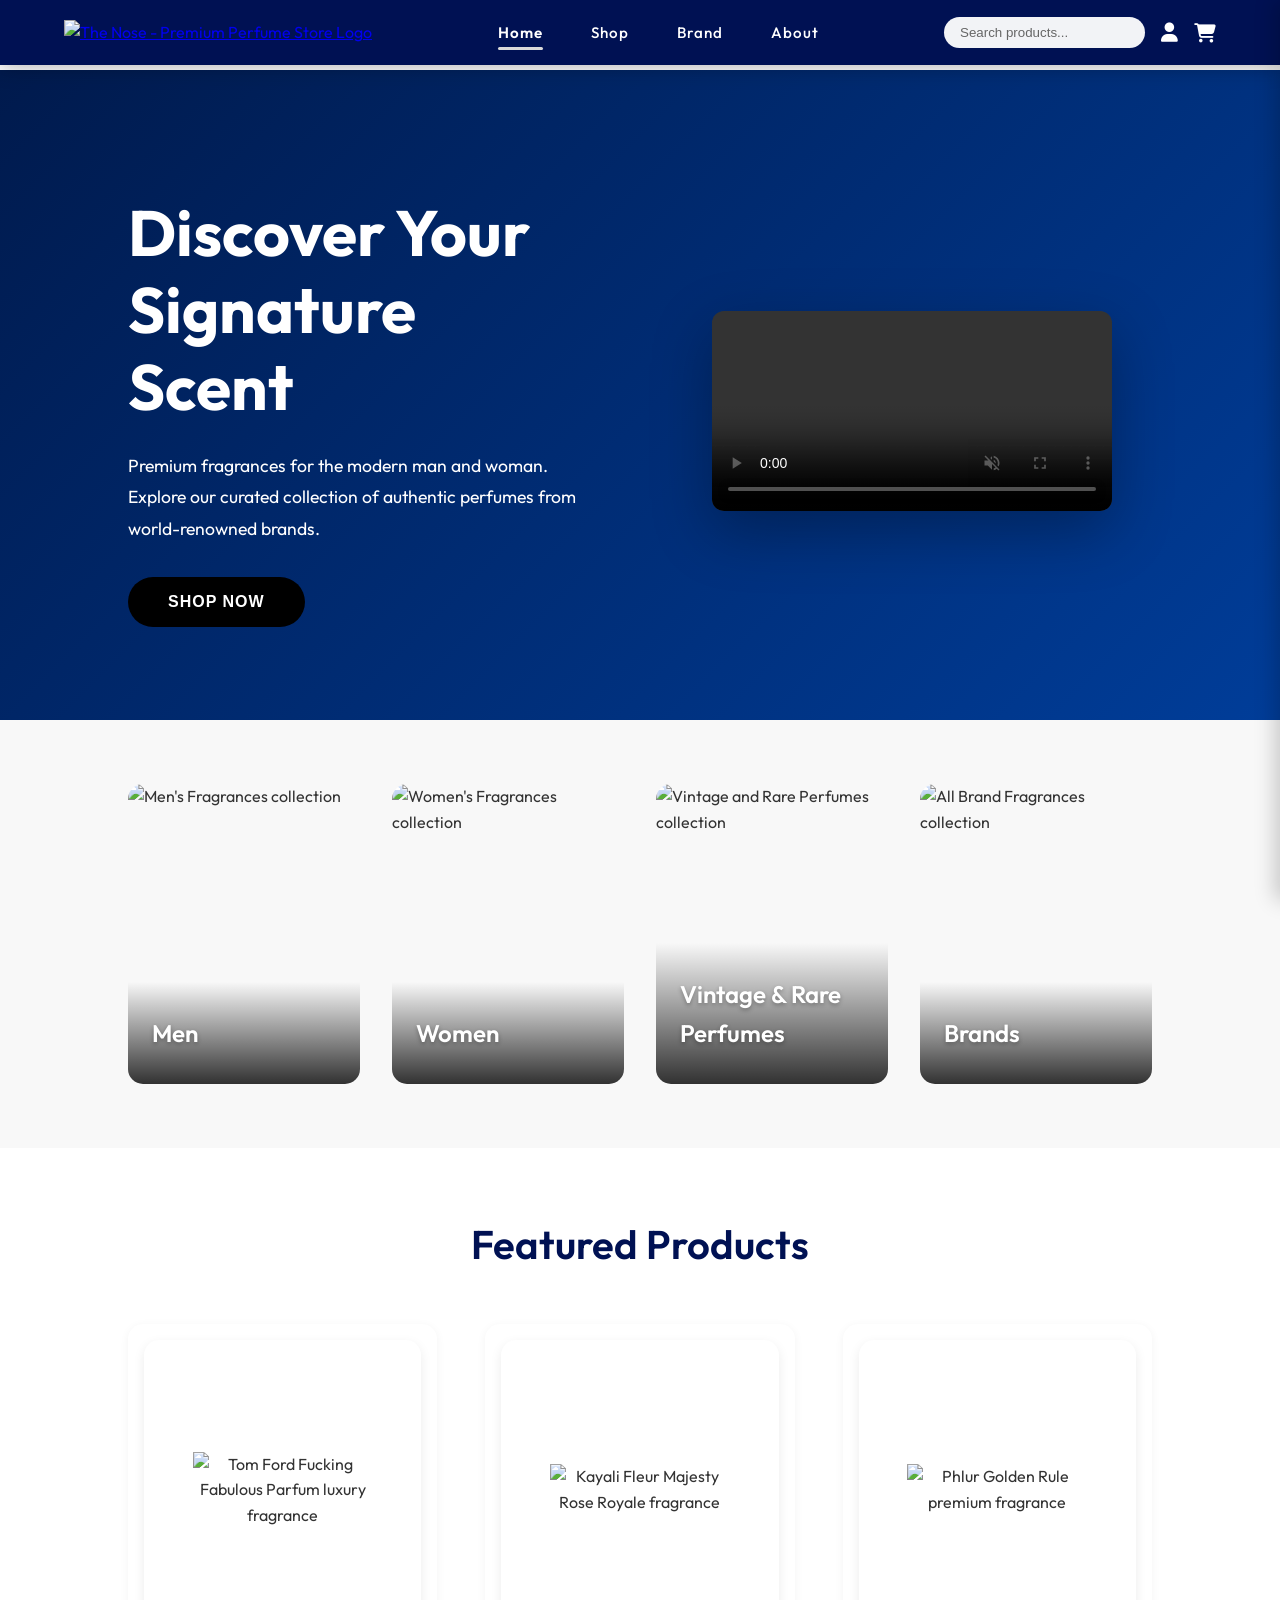
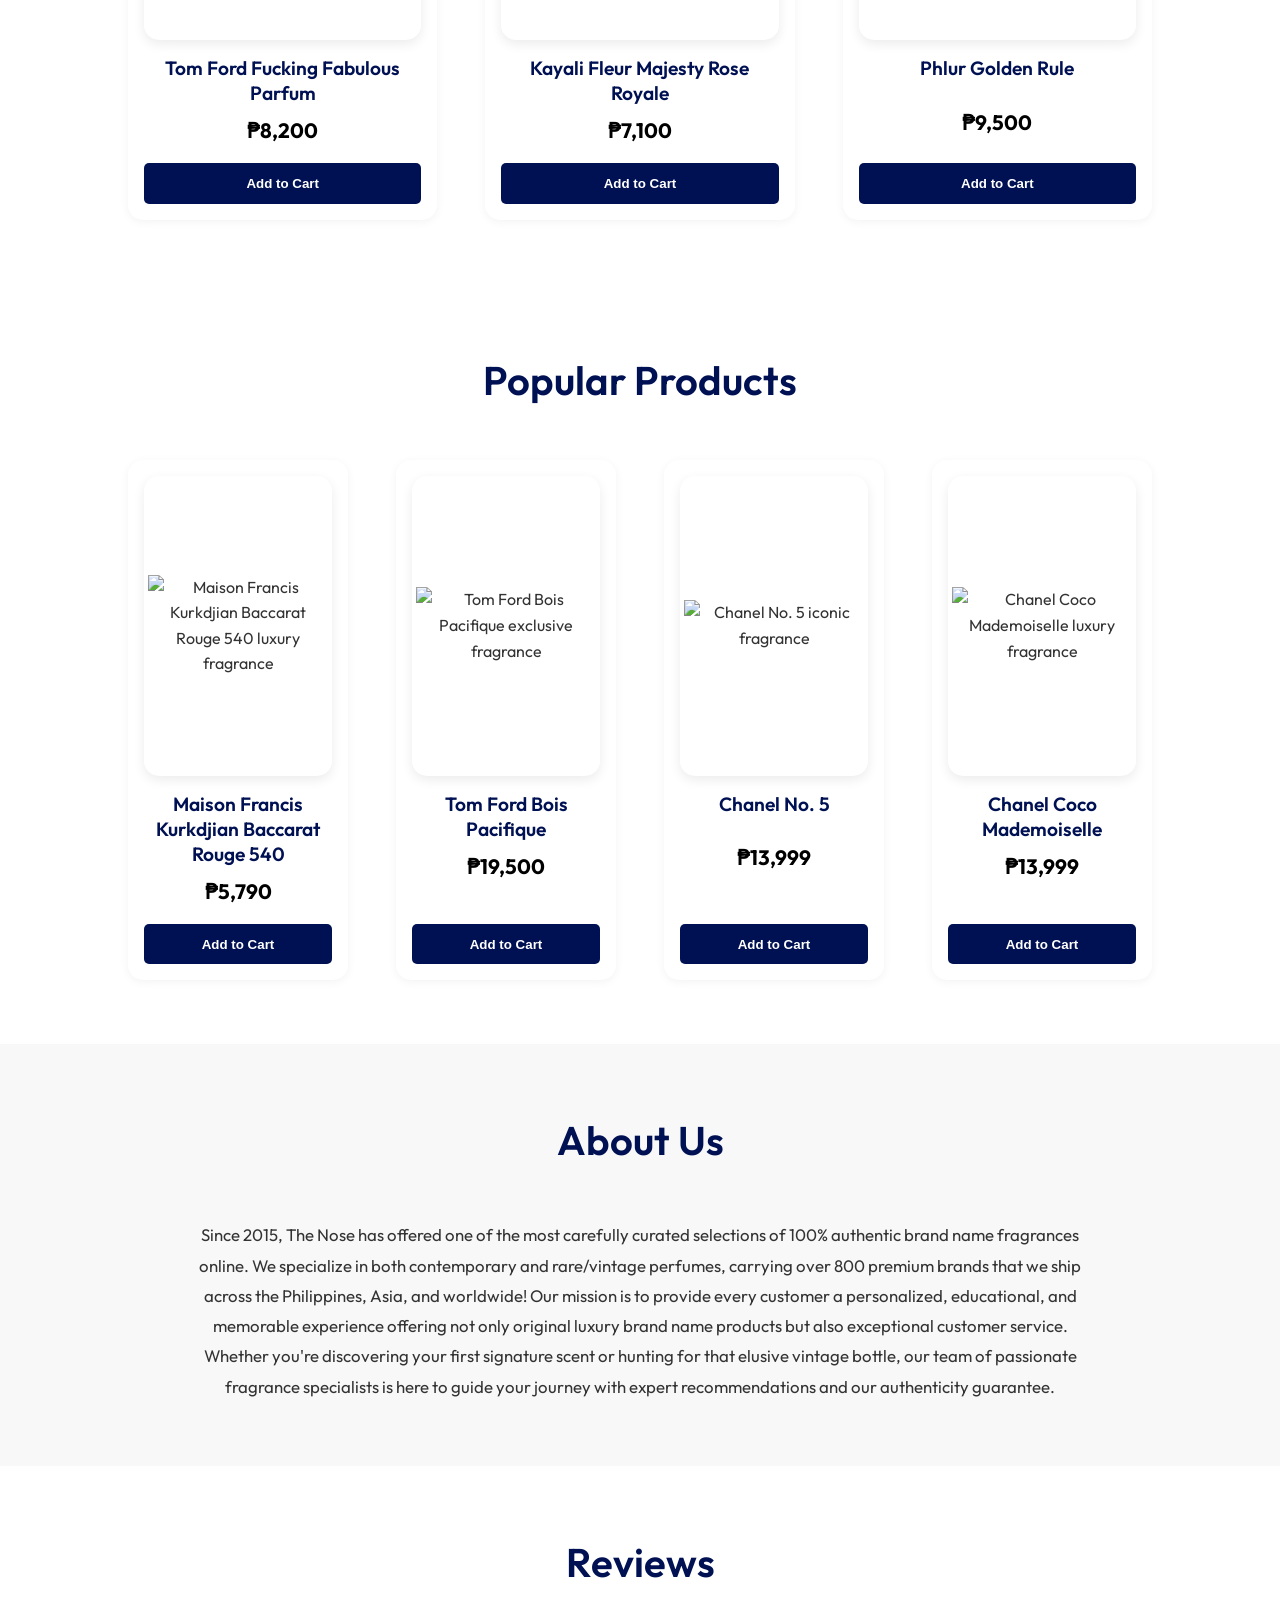
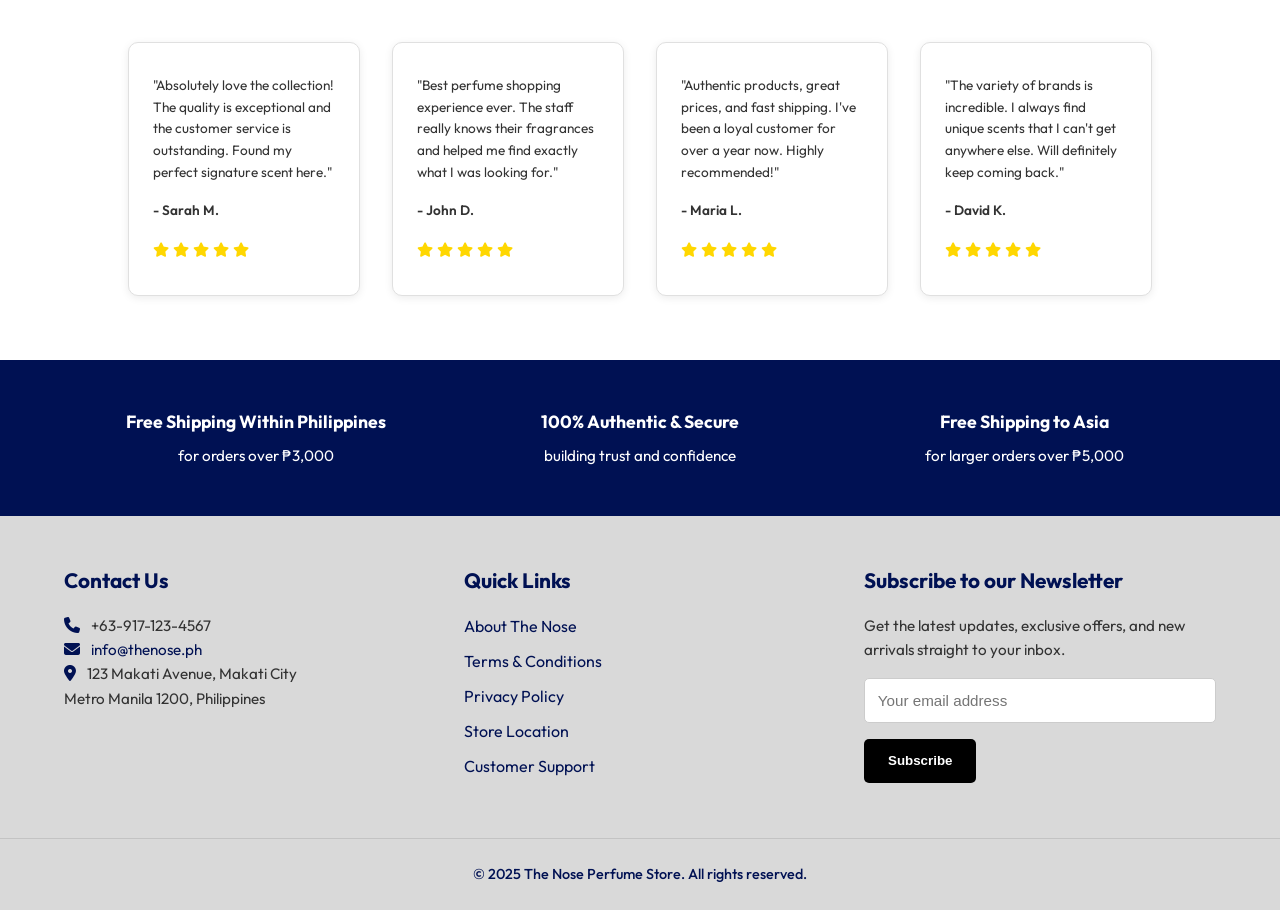
==== Index.html @ b91c8d67 "Update and rename Home.html to Index.html Index.html" ====
<!DOCTYPE html>
<html lang="en">
<head>
    <meta charset="UTF-8">
    <meta name="viewport" content="width=device-width, initial-scale=1.0">
    <title>Luxury Perfumes - Discover Your Signature Scent</title>
    <link rel="stylesheet" href="https://cdnjs.cloudflare.com/ajax/libs/font-awesome/6.5.1/css/all.min.css">
    <link rel="stylesheet" href="styles.css">
</head>
<body>
    <!-- Navigation -->
    <nav>
        <div class="nav-container">
            <!-- Logo -->
            <div class="logo">
                <a href="Index.html">
                    <img src="image/Logo.png" alt="The Nose - Premium Perfume Store Logo" class="logo-image" style="height: 70px;">
                </a>
            </div>
            
            <!-- Nav Links -->
            <ul class="nav-links">
                <li><a href="Index.html" class="active" data-page="home">Home</a></li>  
                <li><a href="Shop.html" data-page="shop">Shop</a></li>
                <li><a href="Brand.html" data-page="brand">Brand</a></li>
                <li><a href="#about">About</a></li>
            </ul>

            <!-- Search and Icons -->
            <div class="nav-right">
                <div class="search-container">
                    <input type="text" placeholder="Search products..." class="search-input" aria-label="Search products">
                </div>
                <div class="icons">
                    <a href="Register.html" title="Login / Register" aria-label="Login or Register account">
                        <i class="fas fa-user" aria-hidden="true"></i>
                    </a>
                    <div class="cart-icon" role="button" tabindex="0" aria-label="Shopping cart with 0 items" aria-expanded="false">
                        <i class="fas fa-shopping-cart" aria-hidden="true"></i>
                        <span id="cartBadge" aria-live="polite">0</span>
                    </div>
                </div>
            </div>

            <!-- Mobile Menu Toggle (Hamburger) -->
            <button class="mobile-menu-toggle" aria-label="Toggle mobile menu" aria-expanded="false">
                <span></span>
                <span></span>
                <span></span>
            </button>
        </div>
    </nav>

    <!-- Hero Section -->
    <section class="hero" id="home">
        <div class="hero-content">
            <h1>Discover Your<br>Signature<br>Scent</h1>
            <p>Premium fragrances for the modern man and woman. Explore our curated collection of authentic perfumes from world-renowned brands.</p>
            <button class="btn" onclick="window.location.href='Shop.html'">SHOP NOW</button>
        </div>

        <div class="hero-video">
            <video autoplay muted loop playsinline controls>
                <source src="image/Hero_vid.mp4" type="video/mp4">
                Your browser does not support HTML5 video.
            </video>
        </div>
    </section>

    <!-- Category Grid -->
    <section class="category-grid">
        <div class="category-card" data-category="men" onclick="window.location.href='Shop.html?category=men'">
            <img src="image/Men.png" alt="Men's Fragrances collection" class="category-bg-image">
            <div class="category-overlay">
                <h3>Men</h3>
            </div>
        </div>
        <div class="category-card" data-category="women" onclick="window.location.href='Shop.html?category=women'">
            <img src="image/Women.png" alt="Women's Fragrances collection" class="category-bg-image">
            <div class="category-overlay">
                <h3>Women</h3>
            </div>
        </div>
        <div class="category-card" data-category="vintage" onclick="window.location.href='Shop.html?category=vintage'">
            <img src="image/Vintage.png" alt="Vintage and Rare Perfumes collection" class="category-bg-image">
            <div class="category-overlay">
                <h3>Vintage & Rare Perfumes</h3>
            </div>
        </div>
        <div class="category-card" data-category="brands" onclick="window.location.href='Shop.html?category=brands'">
            <img src="image/brands.png" alt="All Brand Fragrances collection" class="category-bg-image">
            <div class="category-overlay">
                <h3>Brands</h3>
            </div>
        </div>
    </section>

    <!-- Featured Products -->
    <section class="products-section">
        <h2>Featured Products</h2>
        <div class="products-grid">
            <!-- Product 1 -->
            <div class="product-card">
                <div class="product-image">
                    <img src="image/Tom Ford Fucking Fabulous Parfum.png" alt="Tom Ford Fucking Fabulous Parfum luxury fragrance" class="product-img" loading="lazy">
                </div>
                <div class="product-info">
                    <h4>Tom Ford Fucking Fabulous Parfum</h4>
                    <p class="price" data-price="8200">₱8,200</p>
                    <button class="add-to-cart-btn" aria-label="Add Tom Ford Fucking Fabulous Parfum to cart">Add to Cart</button>
                </div>
            </div>
            <!-- Product 2 -->
            <div class="product-card">
                <div class="product-image">
                    <img src="image/Kayali Fleur Majesty Rose Royale.png" alt="Kayali Fleur Majesty Rose Royale fragrance" class="product-img" loading="lazy">
                </div>
                <div class="product-info">
                    <h4>Kayali Fleur Majesty Rose Royale</h4>
                    <p class="price" data-price="7100">₱7,100</p>
                    <button class="add-to-cart-btn" aria-label="Add Kayali Fleur Majesty Rose Royale to cart">Add to Cart</button>
                </div>
            </div>
            <!-- Product 3 -->
            <div class="product-card">
                <div class="product-image">
                    <img src="image/Phlur Golden Rule.png" alt="Phlur Golden Rule premium fragrance" class="product-img" loading="lazy">
                </div>
                <div class="product-info">
                    <h4>Phlur Golden Rule</h4>
                    <p class="price" data-price="9500">₱9,500</p>
                    <button class="add-to-cart-btn" aria-label="Add Phlur Golden Rule to cart">Add to Cart</button>
                </div>
            </div>
        </div>
    </section>

    <!-- Popular Products -->
    <section class="products-section">
        <h2>Popular Products</h2>
        <div class="products-grid four-col">
            <!-- Product 1 -->
            <div class="product-card">
                <div class="product-image">
                    <img src="image/Maison Francis Kurkdjian Baccarat Rouge 540.png" alt="Maison Francis Kurkdjian Baccarat Rouge 540 luxury fragrance" class="product-img" loading="lazy">
                </div>
                <div class="product-info">
                    <h4>Maison Francis Kurkdjian Baccarat Rouge 540</h4>
                    <p class="price" data-price="5790">₱5,790</p>
                    <button class="add-to-cart-btn" aria-label="Add Maison Francis Kurkdjian Baccarat Rouge 540 to cart">Add to Cart</button>
                </div>
            </div>
            <!-- Product 2 -->
            <div class="product-card">
                <div class="product-image">
                    <img src="image/Tom Ford Bois Pacifique.png" alt="Tom Ford Bois Pacifique exclusive fragrance" class="product-img" loading="lazy">
                </div>
                <div class="product-info">
                    <h4>Tom Ford Bois Pacifique</h4>
                    <p class="price" data-price="19500">₱19,500</p>
                    <button class="add-to-cart-btn" aria-label="Add Tom Ford Bois Pacifique to cart">Add to Cart</button>
                </div>
            </div>
            <!-- Product 3 -->
            <div class="product-card">
                <div class="product-image">
                    <img src="image/Chanel No. 5.png" alt="Chanel No. 5 iconic fragrance" class="product-img" loading="lazy">
                </div>
                <div class="product-info">
                    <h4>Chanel No. 5</h4>
                    <p class="price" data-price="13999">₱13,999</p>
                    <button class="add-to-cart-btn" aria-label="Add Chanel No. 5 to cart">Add to Cart</button>
                </div>
            </div>
            <!-- Product 4 -->
            <div class="product-card">
                <div class="product-image">
                    <img src="image/Chanel Coco Mademoiselle.png" alt="Chanel Coco Mademoiselle luxury fragrance" class="product-img" loading="lazy">
                </div>
                <div class="product-info">
                    <h4>Chanel Coco Mademoiselle</h4>
                    <p class="price" data-price="13999">₱13,999</p>
                    <button class="add-to-cart-btn" aria-label="Add Chanel Coco Mademoiselle to cart">Add to Cart</button>
                </div>
            </div>
        </div>
    </section>

    <!-- About Section -->
    <section class="about-section" id="about">
        <h2>About Us</h2>
        <div class="about-content">
            <p>Since 2015, The Nose has offered one of the most carefully curated selections of 100% authentic brand name fragrances online. We specialize in both contemporary and rare/vintage perfumes, carrying over 800 premium brands that we ship across the Philippines, Asia, and worldwide! Our mission is to provide every customer a personalized, educational, and memorable experience offering not only original luxury brand name products but also exceptional customer service. Whether you're discovering your first signature scent or hunting for that elusive vintage bottle, our team of passionate fragrance specialists is here to guide your journey with expert recommendations and our authenticity guarantee.</p>
        </div>
    </section>

    <!-- Reviews Section -->
    <section class="reviews-section">
        <h2>Reviews</h2>
        <div class="reviews-grid">
            <div class="review-card">
                <p>"Absolutely love the collection! The quality is exceptional and the customer service is outstanding. Found my perfect signature scent here."</p>
                <p class="reviewer">- Sarah M.</p>
                <div class="stars" aria-label="5 stars out of 5">
                    <i class="fas fa-star" aria-hidden="true"></i>
                    <i class="fas fa-star" aria-hidden="true"></i>
                    <i class="fas fa-star" aria-hidden="true"></i>
                    <i class="fas fa-star" aria-hidden="true"></i>
                    <i class="fas fa-star" aria-hidden="true"></i>
                </div>
            </div>
            <div class="review-card">
                <p>"Best perfume shopping experience ever. The staff really knows their fragrances and helped me find exactly what I was looking for."</p>
                <p class="reviewer">- John D.</p>
                <div class="stars" aria-label="5 stars out of 5">
                    <i class="fas fa-star" aria-hidden="true"></i>
                    <i class="fas fa-star" aria-hidden="true"></i>
                    <i class="fas fa-star" aria-hidden="true"></i>
                    <i class="fas fa-star" aria-hidden="true"></i>
                    <i class="fas fa-star" aria-hidden="true"></i>
                </div>
            </div>
            <div class="review-card">
                <p>"Authentic products, great prices, and fast shipping. I've been a loyal customer for over a year now. Highly recommended!"</p>
                <p class="reviewer">- Maria L.</p>
                <div class="stars" aria-label="5 stars out of 5">
                    <i class="fas fa-star" aria-hidden="true"></i>
                    <i class="fas fa-star" aria-hidden="true"></i>
                    <i class="fas fa-star" aria-hidden="true"></i>
                    <i class="fas fa-star" aria-hidden="true"></i>
                    <i class="fas fa-star" aria-hidden="true"></i>
                </div>
            </div>
            <div class="review-card">
                <p>"The variety of brands is incredible. I always find unique scents that I can't get anywhere else. Will definitely keep coming back."</p>
                <p class="reviewer">- David K.</p>
                <div class="stars" aria-label="5 stars out of 5">
                    <i class="fas fa-star" aria-hidden="true"></i>
                    <i class="fas fa-star" aria-hidden="true"></i>
                    <i class="fas fa-star" aria-hidden="true"></i>
                    <i class="fas fa-star" aria-hidden="true"></i>
                    <i class="fas fa-star" aria-hidden="true"></i>
                </div>
            </div>
        </div>
    </section>

    <!-- Cart Sidebar -->
    <div id="cartOverlay" role="presentation"></div>
    <div id="cartSidebar" role="dialog" aria-labelledby="cartTitle" aria-modal="true" hidden>
        <div class="cart-header">
            <h2 id="cartTitle">Shopping Cart</h2>
            <button class="close-cart" aria-label="Close shopping cart"><i class="fas fa-times" aria-hidden="true"></i></button>
        </div>
        
        <div id="cartItems"></div>

        <div class="cart-footer">
            <div class="cart-total-section">
                <label for="cartTotal">Total:</label>
                <span id="cartTotal">₱0.00</span>
            </div>
            <button class="checkout-btn">Proceed to Checkout</button>
        </div>
    </div>

    <!-- Footer -->
    <footer>
        <!-- Footer Top Bar -->
        <div class="footer-top">
            <div>
                <h4>Free Shipping Within Philippines</h4>
                <p>for orders over ₱3,000</p>
            </div>
            <div>
                <h4>100% Authentic & Secure</h4>
                <p>building trust and confidence</p>
            </div>
            <div>
                <h4>Free Shipping to Asia</h4>
                <p>for larger orders over ₱5,000</p>
            </div>
        </div>

        <!-- Main Footer -->
        <div class="footer-main">
            <div class="footer-col contact-info">
                <h3>Contact Us</h3>
                <p><i class="fas fa-phone" aria-hidden="true"></i> +63-917-123-4567</p>
                <p><i class="fas fa-envelope" aria-hidden="true"></i> <a href="mailto:info@thenose.ph">info@thenose.ph</a></p>
                <p><i class="fas fa-map-marker-alt" aria-hidden="true"></i> 123 Makati Avenue, Makati City<br>Metro Manila 1200, Philippines</p>
            </div>

            <div class="footer-col quick-links">
                <h3>Quick Links</h3>
                <ul>
                    <li><a href="#about">About The Nose</a></li>
                    <li><a href="#">Terms & Conditions</a></li>
                    <li><a href="#">Privacy Policy</a></li>
                    <li><a href="#">Store Location</a></li>
                    <li><a href="#">Customer Support</a></li>
                </ul>
            </div>

            <div class="footer-col newsletter">
                <h3>Subscribe to our Newsletter</h3>
                <p>Get the latest updates, exclusive offers, and new arrivals straight to your inbox.</p>
                <form id="newsletterForm">
                    <input type="email" placeholder="Your email address" required aria-label="Email address for newsletter">
                    <button type="submit">Subscribe</button>
                </form>
            </div>
        </div>

        <!-- Footer Bottom -->
        <div class="footer-bottom">
            <p>&copy; 2025 The Nose Perfume Store. All rights reserved.</p>
        </div>
    </footer>

    <!-- Scripts - Load only once at the end -->
    <script src="main.js"></script>
    <script src="cart.js"></script>
    <script src="search.js"></script>
</body>

</html>
---- styles.css ----
@import url('https://fonts.googleapis.com/css2?family=Outfit:wght@400;500;600;700&display=swap');

/* ==============================
   CSS VARIABLES
   ============================== */
:root {
    --nav-height: 70px;
    --primary-blue: #001153;
    --primary-dark: #000a2e;
    --light-gray: #D9D9D9;
    --text-dark: #333;
    --text-light: #555;
    --white: #ffffff;
    --black: #000000;
    --success: #4caf50;
    --error: #ff4444;
    --border-gray: #eee;
}

/* ==============================
   GLOBAL STYLES
   ============================== */
* {
    margin: 0;
    padding: 0;
    box-sizing: border-box;
}

body {
    font-family: 'Outfit', sans-serif;
    line-height: 1.6;
    color: var(--text-dark);
    overflow-x: hidden;
}

/* Focus States for Accessibility */
button:focus,
input:focus,
a:focus,
select:focus {
    outline: 2px solid var(--light-gray);
    outline-offset: 2px;
}

/* ==============================
   NAVIGATION
   ============================== */
nav {
    background: var(--primary-blue);
    padding: 1rem 5%;
    position: fixed;
    width: 100%;
    top: 0;
    z-index: 1000;
    box-shadow: 0 2px 20px rgba(0,0,0,0.3);
}

.nav-container {
    display: flex;
    justify-content: space-between;
    align-items: center;
    max-width: 1400px;
    margin: 0 auto;
    position: relative;
}

.logo {
    flex-shrink: 0;
    z-index: 1002;
}

.logo-image {
    height: 50px;
    width: auto;
    transition: transform 0.3s;
}

.logo-image:hover {
    transform: scale(1.05);
}

.nav-links {
    display: flex;
    list-style: none;
    gap: 3rem;
    align-items: center;
}

.nav-links li {
    display: inline-block;
}

.nav-links a {
    color: var(--white);
    text-decoration: none;
    font-size: 0.95rem;
    letter-spacing: 1px;
    transition: color 0.3s, font-weight 0.3s;
    font-weight: 500;
    position: relative;
}

.nav-links a:not(.active):hover {
    color: var(--light-gray);
}

.nav-links a.active {
    color: var(--light-gray);
    font-weight: 600;
}

.nav-links a.active::after {
    content: '';
    position: absolute;
    bottom: -8px;
    left: 0;
    width: 100%;
    height: 3px;
    background: var(--light-gray);
    border-radius: 2px;
}

.mobile-menu-toggle {
    display: none;
    flex-direction: column;
    gap: 5px;
    cursor: pointer;
    padding: 8px;
    background: none;
    border: none;
    z-index: 1002;
}

.mobile-menu-toggle span {
    width: 25px;
    height: 3px;
    background: var(--white);
    transition: all 0.3s ease;
    border-radius: 2px;
    display: block;
}

.mobile-menu-toggle.active span:nth-child(1) {
    transform: rotate(45deg) translate(7px, 7px);
}

.mobile-menu-toggle.active span:nth-child(2) {
    opacity: 0;
    transform: translateX(-20px);
}

.mobile-menu-toggle.active span:nth-child(3) {
    transform: rotate(-45deg) translate(7px, -7px);
}

.nav-right {
    display: flex;
    align-items: center;
    gap: 1rem;
}

.search-container {
    display: flex;
    position: relative;
}

.search-input {
    padding: 0.5rem 1rem;
    border: none;
    border-radius: 20px;
    background: rgba(255,255,255,0.9);
    min-width: 200px;
    outline: none;
}

.icons {
    display: flex;
    gap: 1rem;
    align-items: center;
}

.icons i {
    cursor: pointer;
    font-size: 1.2rem;
    transition: transform 0.3s, color 0.3s;
    color: var(--white);
}

.icons i:hover {
    transform: scale(1.2);
}

.icons a {
    color: var(--white);
    text-decoration: none;
    display: flex;
    align-items: center;
    transition: transform 0.3s;
}

.icons a:hover {
    transform: scale(1.2);
}

/* ==============================
   HERO SECTION
   ============================== */
.hero {
    display: flex;
    align-items: center;
    justify-content: space-between;
    background: linear-gradient(135deg, #001a4d 0%, #003d99 100%);
    color: var(--white);
    padding: 6rem 10% 4rem 10%;
    gap: 4rem;
    min-height: 650px;
    margin-top: var(--nav-height);
}

.hero-content {
    flex: 1 1 45%;
    padding-right: 2rem;
    max-width: 600px;
}

.hero h1 {
    font-size: 4rem;
    font-weight: 700;
    line-height: 1.2;
    margin-bottom: 1.5rem;
}

.hero p {
    font-size: 1.1rem;
    line-height: 1.8;
    margin-bottom: 2rem;
    opacity: 0.95;
}

.btn {
    background: var(--black);
    color: var(--white);
    padding: 1rem 2.5rem;
    border: none;
    border-radius: 30px;
    font-size: 1rem;
    font-weight: bold;
    cursor: pointer;
    transition: transform 0.3s, box-shadow 0.3s, background 0.3s;
    text-transform: uppercase;
    letter-spacing: 1px;
}

.btn:hover {
    transform: translateY(-3px);
    box-shadow: 0 10px 30px rgba(0,0,0,0.5);
    background: var(--light-gray);
    color: var(--black);
}

.hero-video {
    flex: 1 1 45%;
    display: flex;
    justify-content: center;
    align-items: center;
}

.hero-video video {
    width: 100%;
    max-width: 400px;
    height: auto;
    max-height: 600px;
    border-radius: 12px;
    box-shadow: 0 20px 60px rgba(0, 0, 0, 0.3);
    object-fit: cover;
}

/* ==============================
   CATEGORY GRID
   ============================== */
.category-grid {
    display: grid;
    grid-template-columns: repeat(4, 1fr);
    gap: 2rem;
    padding: 4rem 10%;
    background: #f8f8f8;
}

.category-card {
    position: relative;
    border-radius: 15px;
    overflow: hidden;
    cursor: pointer;
    transition: transform 0.3s, box-shadow 0.3s;
    height: 300px;
}

.category-bg-image {
    width: 100%;
    height: 100%;
    object-fit: cover;
    position: absolute;
    top: 0;
    left: 0;
}

.category-card:hover {
    transform: translateY(-10px);
    box-shadow: 0 15px 40px rgba(0,0,0,0.3);
}

.category-overlay {
    position: absolute;
    bottom: 0;
    left: 0;
    right: 0;
    background: linear-gradient(transparent, rgba(0,0,0,0.8));
    padding: 2rem 1.5rem;
    color: var(--white);
    z-index: 1;
}

.category-overlay h3 {
    font-size: 1.5rem;
    font-weight: 600;
}

/* ==============================
   PRODUCTS SECTION
   ============================== */
.products-section {
    padding: 4rem 10%;
    background: var(--white);
}

.products-section h2 {
    text-align: center;
    font-size: 2.5rem;
    margin-bottom: 3rem;
    color: var(--primary-blue);
    font-weight: 600;
}

.products-grid {
    display: grid;
    grid-template-columns: repeat(3, 1fr);
    gap: 3rem;
}

.products-grid.four-col {
    grid-template-columns: repeat(4, 1fr);
}

.product-card {
    background: var(--white);
    border-radius: 15px;
    padding: 1rem;
    transition: all 0.3s ease;
    box-shadow: 0 2px 10px rgba(0, 0, 0, 0.05);
    text-align: center;
    display: flex;
    flex-direction: column;
    height: 100%;
}

.product-card:hover {
    box-shadow: 0 8px 25px rgba(0, 0, 0, 0.15);
    transform: translateY(-5px);
}

.product-image {
    height: 300px;
    width: 100%;
    display: flex;
    justify-content: center;
    align-items: center;
    background: var(--white);
    border-radius: 15px;
    overflow: hidden;
    box-shadow: 0 4px 12px rgba(0, 0, 0, 0.08);
    margin-bottom: 1rem;
}

.product-image img {
    max-width: 180px;
    max-height: 250px;
    object-fit: contain;
    transition: transform 0.3s ease;
}

.product-card:hover img {
    transform: scale(1.05);
}

.product-info {
    display: flex;
    flex-direction: column;
    flex-grow: 1;
    justify-content: space-between;
}

.product-card h4 {
    font-size: 1.2rem;
    margin-bottom: 0.5rem;
    color: var(--primary-blue);
    line-height: 1.3;
    min-height: 2.6rem;
}

.price {
    font-size: 1.3rem;
    color: var(--black);
    font-weight: bold;
    margin-bottom: 1rem;
}

.add-to-cart-btn {
    width: 100%;
    padding: 0.8rem;
    background: var(--primary-blue);
    color: var(--white);
    border: none;
    border-radius: 5px;
    font-weight: bold;
    cursor: pointer;
    transition: background 0.3s, transform 0.2s;
    margin-top: auto;
}

.add-to-cart-btn:hover {
    background: var(--primary-dark);
    transform: translateY(-2px);
}

.add-to-cart-btn:active {
    transform: translateY(0);
}

/* ==============================
   SHOP SECTION
   ============================== */
.shop-section {
    padding: 4rem 5%;
    background: var(--white);
    margin-top: 80px;
}

.shop-container {
    display: flex;
    gap: 2rem;
    max-width: 1400px;
    margin: 0 auto;
}

.categories-sidebar {
    min-width: 200px;
    background: #f8f8f8;
    padding: 2rem 1.5rem;
    border-radius: 10px;
    height: fit-content;
    position: sticky;
    top: 100px;
}

.categories-sidebar h3 {
    font-size: 1.5rem;
    margin-bottom: 1.5rem;
    color: var(--primary-blue);
    font-weight: 600;
}

.category-list {
    list-style: none;
}

.category-list li {
    margin-bottom: 1rem;
}

.category-link {
    color: var(--text-dark);
    text-decoration: none;
    font-size: 1rem;
    display: block;
    transition: color 0.3s;
}

.category-link:hover {
    color: var(--primary-blue);
    font-weight: 500;
}

/* ==============================
   BRANDS PAGE
   ============================== */
.brand-section {
    margin-top: 120px;
    text-align: center;
    padding: 4rem 10%;
    background: var(--white);
}

.breadcrumb {
    color: var(--text-light);
    text-align: left;
    margin-bottom: 1rem;
}

.brand-section h2 {
    font-size: 2.5rem;
    margin: 1.5rem 0;
    color: var(--primary-blue);
    font-weight: 700;
}

.brand-section hr {
    border: none;
    border-top: 1px solid #ccc;
    width: 80%;
    margin: 2rem auto 3rem;
}

.brand-grid {
    display: grid;
    grid-template-columns: repeat(3, 1fr);
    gap: 4rem 2rem;
    justify-items: center;
    align-items: center;
    max-width: 1000px;
    margin: 0 auto;
}

.brand-grid img {
    max-width: 180px;
    transition: transform 0.3s ease, opacity 0.3s ease;
    opacity: 0.9;
}

.brand-grid img:hover {
    transform: scale(1.07);
    opacity: 1;
}

/* ==============================
   REGISTER PAGE
   ============================== */
.register-section {
    margin-top: 120px;
    padding: 4rem 10%;
    text-align: center;
    background: var(--white);
}

.register-section h2 {
    font-size: 2rem;
    font-weight: 600;
    color: var(--black);
    margin-bottom: 1rem;
}

.register-subtext {
    color: var(--text-light);
    max-width: 800px;
    margin: 0 auto 2rem;
    font-size: 0.95rem;
}

.divider {
    border: none;
    border-top: 1px solid #ccc;
    margin: 2rem auto 3rem;
    width: 80%;
}

.register-form {
    max-width: 800px;
    margin: 0 auto;
    text-align: left;
}

.form-group {
    border: 1px solid #ddd;
    border-radius: 8px;
    padding: 2rem;
    margin-bottom: 2rem;
}

.form-group h3 {
    color: var(--primary-blue);
    font-size: 1.3rem;
    margin-bottom: 1.5rem;
}

.form-row {
    display: flex;
    gap: 1.5rem;
    margin-bottom: 1.2rem;
}

.form-field {
    flex: 1;
    display: flex;
    flex-direction: column;
}

.form-field label {
    font-size: 0.9rem;
    color: var(--text-dark);
    margin-bottom: 0.5rem;
}

.form-field input {
    padding: 0.7rem 1rem;
    border: 1px solid #ccc;
    border-radius: 5px;
    font-size: 0.95rem;
    outline: none;
}

.form-field input:focus {
    border-color: var(--primary-blue);
}

.checkboxes {
    display: flex;
    flex-direction: column;
    gap: 0.8rem;
    margin-top: 1rem;
    font-size: 0.9rem;
    color: var(--text-dark);
}

.checkboxes a {
    color: var(--primary-blue);
    text-decoration: none;
}

.checkboxes a:hover {
    text-decoration: underline;
}

.btn-register {
    background: var(--black);
    color: var(--white);
    border: none;
    border-radius: 5px;
    padding: 0.9rem 2rem;
    font-size: 1rem;
    font-weight: bold;
    cursor: pointer;
    transition: background 0.3s, transform 0.3s;
    display: block;
    margin: 0 auto;
}

.btn-register:hover {
    background: var(--light-gray);
    color: var(--black);
    transform: translateY(-2px);
}

/* ==============================
   ABOUT SECTION
   ============================== */
.about-section {
    padding: 4rem 10%;
    background: #f8f8f8;
    text-align: center;
}

.about-section h2 {
    font-size: 2.5rem;
    margin-bottom: 2rem;
    color: var(--primary-blue);
    font-weight: 600;
}

.about-content p {
    max-width: 900px;
    margin: 0 auto;
    line-height: 1.8;
    font-size: 1.05rem;
    color: var(--text-light);
}

/* ==============================
   REVIEWS SECTION
   ============================== */
.reviews-section {
    padding: 4rem 10%;
    background: var(--white);
}

.reviews-section h2 {
    text-align: center;
    font-size: 2.5rem;
    margin-bottom: 3rem;
    color: var(--primary-blue);
    font-weight: 600;
}

.reviews-grid {
    display: grid;
    grid-template-columns: repeat(4, 1fr);
    gap: 2rem;
    max-width: 1400px;
    margin: 0 auto;
}

.review-card {
    background: var(--white);
    padding: 2rem 1.5rem;
    border-radius: 10px;
    border: 1px solid #e0e0e0;
    box-shadow: 0 2px 8px rgba(0,0,0,0.08);
    transition: transform 0.3s, box-shadow 0.3s;
    display: flex;
    flex-direction: column;
    min-height: 250px;
}

.review-card:hover {
    transform: translateY(-5px);
    box-shadow: 0 8px 20px rgba(0,0,0,0.12);
}

.review-card p {
    font-size: 0.85rem;
    line-height: 1.6;
    margin-bottom: 1rem;
    color: var(--text-light);
    flex-grow: 1;
}

.reviewer {
    font-weight: 600;
    color: var(--primary-blue);
    font-size: 0.9rem;
    margin-top: auto;
    margin-bottom: 0.5rem;
}

.stars i {
    color: #FFD700;
    font-size: 0.9rem;
    margin-right: 1px;
}

/* ==============================
   CART SYSTEM
   ============================== */
.cart-icon {
    position: relative;
    cursor: pointer;
    font-size: 1.3rem;
    color: var(--white);
    transition: transform 0.3s;
}

.cart-icon:hover {
    transform: scale(1.1);
}

#cartBadge {
    position: absolute;
    top: -8px;
    right: -12px;
    background: var(--error);
    color: var(--white);
    border-radius: 50%;
    width: 22px;
    height: 22px;
    display: none;
    align-items: center;
    justify-content: center;
    font-size: 0.75rem;
    font-weight: bold;
}

#cartSidebar {
    position: fixed;
    right: -400px;
    top: 0;
    width: 400px;
    height: 100vh;
    background: var(--white);
    box-shadow: -5px 0 20px rgba(0, 0, 0, 0.2);
    z-index: 9999;
    transition: right 0.3s ease;
    display: flex;
    flex-direction: column;
    overflow-y: auto;
}

#cartSidebar.open {
    right: 0;
}

.cart-overlay {
    position: fixed;
    top: 0;
    left: 0;
    width: 100%;
    height: 100%;
    background: rgba(0, 0, 0, 0.5);
    opacity: 0;
    pointer-events: none;
    z-index: 9998;
    transition: opacity 0.3s ease;
    cursor: pointer;
}

.cart-overlay.show {
    opacity: 1;
    pointer-events: auto;
}

.cart-header {
    background: var(--primary-blue);
    color: var(--white);
    padding: 1.5rem;
    display: flex;
    justify-content: space-between;
    align-items: center;
    position: sticky;
    top: 0;
    z-index: 10;
}

.cart-header h2 {
    font-size: 1.5rem;
}

.close-cart {
    background: none;
    border: none;
    color: var(--white);
    font-size: 1.5rem;
    cursor: pointer;
    transition: transform 0.3s;
}

.close-cart:hover {
    transform: scale(1.2);
}

#cartItems {
    flex: 1;
    padding: 1rem;
    overflow-y: auto;
}

.cart-item {
    display: grid;
    grid-template-columns: 70px 1fr 80px;
    gap: 1rem;
    padding: 1rem;
    border: 1px solid var(--border-gray);
    border-radius: 8px;
    margin-bottom: 1rem;
    background: #f9f9f9;
    align-items: start;
}

.cart-item-image {
    width: 70px;
    height: 90px;
    object-fit: contain;
    border-radius: 5px;
    background: var(--white);
}

.cart-item-details {
    display: flex;
    flex-direction: column;
    gap: 0.5rem;
}

.cart-item-details h5 {
    font-size: 0.9rem;
    color: var(--primary-blue);
    line-height: 1.2;
    font-weight: 600;
}

.cart-item-price {
    font-size: 0.9rem;
    color: var(--black);
    font-weight: bold;
}

.cart-item-controls {
    display: flex;
    gap: 0.5rem;
    align-items: center;
    margin-top: 0.5rem;
}

.cart-item-controls button {
    width: 24px;
    height: 24px;
    border: 1px solid #ddd;
    background: var(--white);
    cursor: pointer;
    border-radius: 3px;
    font-weight: bold;
    transition: background 0.2s;
}

.cart-item-controls button:hover {
    background: #f0f0f0;
}

.qty-display {
    width: 24px;
    text-align: center;
    font-weight: bold;
    font-size: 0.9rem;
}

.cart-item-total {
    display: flex;
    flex-direction: column;
    gap: 0.5rem;
    align-items: center;
}

.cart-item-total p {
    font-weight: bold;
    color: var(--black);
    font-size: 0.9rem;
}

.remove-item {
    background: var(--error);
    color: var(--white);
    border: none;
    width: 24px;
    height: 24px;
    border-radius: 50%;
    cursor: pointer;
    font-size: 0.9rem;
    transition: background 0.2s;
}

.remove-item:hover {
    background: #cc0000;
}

.cart-footer {
    border-top: 2px solid var(--border-gray);
    padding: 1.5rem;
    background: #f9f9f9;
    position: sticky;
    bottom: 0;
}

.cart-total-section {
    display: flex;
    justify-content: space-between;
    align-items: center;
    margin-bottom: 1rem;
    font-size: 1.1rem;
}

.cart-total-section label {
    font-weight: bold;
    color: var(--primary-blue);
}

#cartTotal {
    font-weight: bold;
    font-size: 1.3rem;
    color: var(--black);
}

.checkout-btn {
    width: 100%;
    padding: 1rem;
    background: var(--primary-blue);
    color: var(--white);
    border: none;
    border-radius: 5px;
    font-size: 1rem;
    font-weight: bold;
    cursor: pointer;
    transition: background 0.3s;
}

.checkout-btn:hover {
    background: var(--primary-dark);
}

.checkout-btn:disabled {
    background: #ccc;
    cursor: not-allowed;
}

.cart-notification {
    position: fixed;
    bottom: 2rem;
    left: 2rem;
    background: var(--success);
    color: var(--white);
    padding: 1rem 1.5rem;
    border-radius: 5px;
    box-shadow: 0 4px 12px rgba(0, 0, 0, 0.2);
    z-index: 10001;
    opacity: 0;
    transform: translateY(20px);
    transition: all 0.3s ease;
}

.cart-notification.show {
    opacity: 1;
    transform: translateY(0);
}

.cart-item-controls i,
.remove-item i,
.close-cart i {
    pointer-events: none;
}

body.cart-open {
    overflow: hidden;
}

/* ==============================
   FOOTER
   ============================== */
footer {
    width: 100%;
    overflow-x: hidden;
}

.footer-top {
    background-color: var(--primary-blue);
    color: var(--white);
    display: flex;
    justify-content: space-around;
    align-items: center;
    flex-wrap: wrap;
    text-align: center;
    padding: 2rem 5%;
    width: 100%;
}

.footer-top div {
    flex: 1;
    min-width: 250px;
    margin: 1rem 0;
}

.footer-top h4 {
    font-size: 1.1rem;
    margin-bottom: 0.5rem;
}

.footer-top p {
    font-size: 0.95rem;
    color: rgba(255, 255, 255, 0.8);
}

.footer-main {
    background-color: var(--light-gray);
    color: var(--primary-blue);
    display: grid;
    grid-template-columns: repeat(auto-fit, minmax(280px, 1fr));
    gap: 3rem;
    padding: 3rem 5%;
    text-align: left;
    width: 100%;
}

.footer-main .footer-col h3 {
    font-size: 1.3rem;
    margin-bottom: 1rem;
    color: var(--primary-blue);
}

.footer-main .footer-col p {
    font-size: 0.95rem;
    line-height: 1.6;
}

.footer-main a {
    color: var(--primary-blue);
    text-decoration: none;
    transition: color 0.3s ease;
}

.footer-main a:hover {
    color: var(--black);
}

.footer-main ul {
    list-style: none;
    padding: 0;
}

.footer-main ul li {
    margin-bottom: 0.6rem;
}

.footer-main input[type="email"] {
    width: 100%;
    padding: 0.8rem;
    border: 1px solid #ccc;
    border-radius: 5px;
    margin: 1rem 0;
    outline: none;
    font-size: 0.95rem;
}

.footer-main button {
    background-color: var(--black);
    color: var(--white);
    border: none;
    padding: 0.9rem 1.5rem;
    border-radius: 5px;
    cursor: pointer;
    font-weight: 600;
    transition: background 0.3s ease, transform 0.3s ease;
}

.footer-main button:hover {
    background-color: #333333;
    transform: translateY(-2px);
}

.footer-bottom {
    background-color: var(--light-gray);
    text-align: center;
    padding: 1.5rem 5%;
    border-top: 1px solid rgba(0, 0, 0, 0.1);
    width: 100%;
}

.footer-bottom p {
    color: var(--primary-blue);
    font-size: 0.9rem;
}

.footer-main i {
    margin-right: 0.5rem;
    color: var(--primary-blue);
    font-size: 1rem;
}

/* ==============================
   RESPONSIVE DESIGN
   ============================== */

/* Tablets - Large (1024px - 1199px) */
@media (max-width: 1199px) {
    .products-grid.four-col {
        grid-template-columns: repeat(3, 1fr);
    }
    
    .reviews-grid {
        grid-template-columns: repeat(3, 1fr);
    }
}

/* Tablets (768px - 1023px) */
@media (max-width: 1023px) {
    .hero {
        flex-direction: column;
        text-align: center;
        padding: 4rem 5% 3rem 5%;
        min-height: auto;
        align-items: center;
    }

    .hero-content {
        flex: 1 1 100%;
        padding-right: 0;
        max-width: 600px;
    }

    .hero h1 {
        font-size: 3rem;
    }

    .hero-video {
        flex: 1 1 100%;
        margin-top: 2rem;
        justify-content: center;
    }

    .hero-video video {
        width: 100%;
        max-width: 350px;
    }

    .category-grid {
        grid-template-columns: repeat(2, 1fr);
    }

    .products-grid {
        grid-template-columns: repeat(2, 1fr);
        gap: 2rem;
    }

    .products-grid.four-col {
        grid-template-columns: repeat(2, 1fr);
    }

    .reviews-grid {
        grid-template-columns: repeat(2, 1fr);
    }

    .shop-container {
        flex-direction: column;
    }

    .categories-sidebar {
        min-width: 100%;
        position: static;
        margin-bottom: 2rem;
    }

    .brand-grid {
        grid-template-columns: repeat(2, 1fr);
        gap: 3rem 2rem;
    }

    .form-row {
        flex-direction: column;
        gap: 1rem;
    }

    .footer-top {
        padding: 2rem 5%;
    }

    .footer-main {
        padding: 2.5rem 5%;
        gap: 2.5rem;
    }
}

/* Mobile - Large (600px - 767px) */
@media (max-width: 767px) {
    nav {
        padding: 1rem 3%;
    }

    .nav-container {
        position: relative;
    }

    .nav-links {
        position: fixed;
        left: -100%;
        top: var(--nav-height);
        flex-direction: column;
        background: var(--primary-blue);
        width: 100%;
        padding: 2rem;
        gap: 1.5rem;
        transition: left 0.3s ease;
        box-shadow: 0 5px 20px rgba(0,0,0,0.3);
        max-height: calc(100vh - var(--nav-height));
        overflow-y: auto;
        z-index: 999;
    }

    .nav-links.active {
        left: 0;
    }

    .nav-links li {
        width: 100%;
        text-align: center;
    }

    .nav-links a {
        display: block;
        padding: 0.5rem;
        font-size: 1.1rem;
    }

    .mobile-menu-toggle {
        display: flex;
        order: 3;
    }

    .logo {
        order: 1;
    }

    .nav-right {
        gap: 0.8rem;
        order: 2;
        margin-left: auto;
        margin-right: 1rem;
    }

    .search-container {
        display: none;
    }

    .hero {
        padding: 3rem 5% 2rem 5%;
    }

    .hero h1 {
        font-size: 2.5rem;
    }

    .hero p {
        font-size: 0.95rem;
    }

    .hero-video video {
        max-width: 300px;
    }

    .category-grid {
        grid-template-columns: 1fr;
        padding: 3rem 5%;
    }

    .products-section {
        padding: 3rem 5%;
    }

    .products-section h2 {
        font-size: 2rem;
    }

    .products-grid {
        grid-template-columns: 1fr;
        gap: 2rem;
    }

    .products-grid.four-col {
        grid-template-columns: 1fr;
    }

    .reviews-section {
        padding: 3rem 5%;
    }

    .reviews-grid {
        grid-template-columns: 1fr;
    }

    .review-card {
        min-height: auto;
    }

    .shop-section {
        padding: 2rem 3%;
    }

    .brand-section {
        padding: 3rem 5%;
        margin-top: 100px;
    }

    .brand-grid {
        grid-template-columns: 1fr;
        gap: 2rem;
    }

    .register-section {
        padding: 3rem 5%;
        margin-top: 100px;
    }

    .about-section {
        padding: 3rem 5%;
    }

    .footer-top {
        flex-direction: column;
        padding: 2rem 5%;
    }

    .footer-top div {
        min-width: 100%;
    }

    .footer-main {
        grid-template-columns: 1fr;
        text-align: center;
        padding: 2rem 5%;
        gap: 2rem;
    }

    .footer-bottom {
        padding: 1.5rem 5%;
    }

    #cartSidebar {
        width: 100%;
        right: -100%;
    }

    .cart-item {
        grid-template-columns: 60px 1fr 50px;
        gap: 0.8rem;
    }

    .cart-item-image {
        width: 60px;
        height: 80px;
    }

    .cart-header h2 {
        font-size: 1.2rem;
    }

    .cart-footer {
        padding: 1rem;
    }

    .checkout-btn {
        padding: 0.8rem;
        font-size: 0.9rem;
    }
}

/* Mobile - Small (480px - 599px) */
@media (max-width: 599px) {
    .hero {
        padding: 2.5rem 4% 2rem 4%;
    }

    .hero h1 {
        font-size: 2rem;
    }

    .hero p {
        font-size: 0.9rem;
        line-height: 1.6;
    }

    .hero-video video {
        max-width: 280px;
    }

    .btn {
        padding: 0.8rem 2rem;
        font-size: 0.9rem;
    }

    .product-card h4 {
        font-size: 1rem;
        min-height: auto;
    }

    .price {
        font-size: 1.1rem;
    }

    .product-image {
        height: 250px;
    }

    .product-image img {
        max-width: 150px;
        max-height: 200px;
    }

    .category-grid {
        padding: 2.5rem 4%;
    }

    .products-section {
        padding: 2.5rem 4%;
    }

    .footer-top {
        padding: 1.5rem 4%;
    }

    .footer-main {
        padding: 2rem 4%;
    }

    .footer-bottom {
        padding: 1.5rem 4%;
    }
}

/* Mobile - Extra Small (below 480px) */
@media (max-width: 479px) {
    .logo-image {
        height: 40px !important;
    }

    .hero {
        padding: 2rem 3% 1.5rem 3%;
    }

    .hero h1 {
        font-size: 1.8rem;
    }

    .hero p {
        font-size: 0.85rem;
    }

    .hero-video video {
        max-width: 100%;
        height: auto;
    }

    .category-card {
        height: 200px;
    }

    .category-overlay h3 {
        font-size: 1.2rem;
    }

    .category-grid {
        padding: 2rem 3%;
    }

    .products-section {
        padding: 2rem 3%;
    }

    .products-section h2 {
        font-size: 1.8rem;
    }

    .brand-section {
        padding: 2rem 3%;
    }

    .brand-section h2 {
        font-size: 2rem;
    }

    .brand-grid img {
        max-width: 140px;
    }

    .register-section {
        padding: 2rem 3%;
    }

    .register-section h2 {
        font-size: 1.8rem;
    }

    .form-group {
        padding: 1.5rem;
    }

    .about-section {
        padding: 2rem 3%;
    }

    .reviews-section {
        padding: 2rem 3%;
    }

    .footer-top {
        padding: 1.5rem 3%;
    }

    .footer-top h4 {
        font-size: 1rem;
    }

    .footer-top p {
        font-size: 0.85rem;
    }

    .footer-main {
        padding: 2rem 3%;
    }

    .footer-main .footer-col h3 {
        font-size: 1.1rem;
    }

    .footer-main .footer-col p {
        font-size: 0.85rem;
    }

    .footer-bottom {
        padding: 1.25rem 3%;
    }

    .footer-bottom p {
        font-size: 0.8rem;
    }

    .cart-notification {
        left: 1rem;
        right: 1rem;
        bottom: 1rem;
        padding: 0.8rem 1rem;
        font-size: 0.9rem;
    }

    .cart-item-controls button {
        width: 20px;
        height: 20px;
        font-size: 0.8rem;
    }

    .qty-display {
        width: 20px;
        font-size: 0.8rem;
    }
}

/* Landscape Mobile Optimization */
@media (max-height: 500px) and (orientation: landscape) {
    .hero {
        min-height: auto;
        padding: 2rem;
    }

    .hero h1 {
        font-size: 2rem;
    }

    .hero-video video {
        height: 300px;
    }
}

/* ==============================
   COLOR CONTRAST FIXES
   ============================== */

/* FIXED: Product card pricing and text contrast */
.product-card h4 {
    font-size: 1.2rem;
    margin-bottom: 0.5rem;
    color: #001153;  /* Changed from lighter blue for better contrast */
    line-height: 1.3;
    min-height: 2.6rem;
    font-weight: 600;
}

.price {
    font-size: 1.3rem;
    color: #000000;  /* Changed from light gray - now pure black */
    font-weight: bold;
    margin-bottom: 1rem;
}

/* FIXED: Review card text contrast */
.review-card p {
    font-size: 0.85rem;
    line-height: 1.6;
    margin-bottom: 1rem;
    color: #333333;  /* Changed from lighter gray (#555) for better contrast */
    flex-grow: 1;
}

.reviewer {
    font-weight: 600;
    color: #001153;  /* Darker color for better contrast */
    font-size: 0.9rem;
    margin-top: auto;
    margin-bottom: 0.5rem;
}

/* FIXED: Footer text contrast */
.footer-top p {
    font-size: 0.95rem;
    color: #ffffff;  /* Increased from rgba(255,255,255,0.8) */
}

.footer-main {
    background-color: #d9d9d9;  /* Kept as is */
    color: #001153;  /* Dark text on light background */
}

.footer-main .footer-col p {
    font-size: 0.95rem;
    line-height: 1.6;
    color: #333333;  /* Changed from lighter text */
}

.footer-bottom p {
    color: #001153;  /* Increased contrast */
    font-size: 0.9rem;
    font-weight: 500;
}

/* FIXED: About section text */
.about-content p {
    max-width: 900px;
    margin: 0 auto;
    line-height: 1.8;
    font-size: 1.05rem;
    color: #333333;  /* Changed from #555 for better contrast */
}

/* FIXED: Category overlay text */
.category-overlay h3 {
    font-size: 1.5rem;
    font-weight: 600;
    color: #ffffff;
    text-shadow: 0 2px 4px rgba(0,0,0,0.3);  /* Added shadow for readability */
}

/* FIXED: Register form labels and input text */
.form-field label {
    font-size: 0.9rem;
    color: #000000;  /* Changed from #333 to pure black */
    margin-bottom: 0.5rem;
    font-weight: 500;
}

.form-field input {
    padding: 0.7rem 1rem;
    border: 1px solid #999;  /* Slightly darker border */
    border-radius: 5px;
    font-size: 0.95rem;
    outline: none;
    color: #000000;  /* Pure black text */
}

.form-field input::placeholder {
    color: #666666;  /* Darker placeholder text */
}

/* FIXED: Cart item text contrast */
.cart-item-details h5 {
    font-size: 0.9rem;
    color: #001153;  /* Already dark - good contrast */
    line-height: 1.2;
    font-weight: 600;
}

.cart-item-price {
    font-size: 0.9rem;
    color: #000000;  /* Changed to pure black */
    font-weight: bold;
}

/* FIXED: Navigation links */
.nav-links a {
    color: #ffffff;
    text-decoration: none;
    font-size: 0.95rem;
    letter-spacing: 1px;
    transition: color 0.3s, font-weight 0.3s;
    font-weight: 500;
    position: relative;
}

.nav-links a:not(.active):hover {
    color: #ffffff;  /* Keep white instead of light gray */
}

.nav-links a.active {
    color: #ffffff;  /* Keep white */
    font-weight: 600;
}

/* FIXED: Button text contrast */
.btn {
    background: #000000;
    color: #ffffff;
    padding: 1rem 2.5rem;
    border: none;
    border-radius: 30px;
    font-size: 1rem;
    font-weight: bold;
    cursor: pointer;
    transition: transform 0.3s, box-shadow 0.3s, background 0.3s;
    text-transform: uppercase;
    letter-spacing: 1px;
}

.btn:hover {
    transform: translateY(-3px);
    box-shadow: 0 10px 30px rgba(0,0,0,0.5);
    background: #333333;
    color: #ffffff;  /* Keep white text */
}

.add-to-cart-btn {
    width: 100%;
    padding: 0.8rem;
    background: #001153;
    color: #ffffff;
    border: none;
    border-radius: 5px;
    font-weight: bold;
    cursor: pointer;
    transition: background 0.3s, transform 0.2s;
    margin-top: auto;
}

.add-to-cart-btn:hover {
    background: #000a2e;
    transform: translateY(-2px);
}

/* FIXED: Search input text */
.search-input {
    padding: 0.5rem 1rem;
    border: none;
    border-radius: 20px;
    background: rgba(255,255,255,0.95);
    min-width: 200px;
    outline: none;
    color: #000000;  /* Pure black text in search box */
}

.search-input::placeholder {
    color: #666666;  /* Darker placeholder */
}

/* FIXED: Error messages */
.error-message {
    color: #cc0000;  /* Changed from #ff4444 for better contrast on white */
    font-size: 0.85rem;
    margin-top: 0.25rem;
    font-weight: 500;
}

/* FIXED: Form group headers */
.form-group h3 {
    color: #001153;
    font-size: 1.3rem;
    margin-bottom: 1.5rem;
    font-weight: 600;
}

/* FIXED: Section headers */
.products-section h2,
.reviews-section h2,
.about-section h2,
.brand-section h2,
.register-section h2 {
    font-size: 2.5rem;
    margin-bottom: 3rem;
    color: #001153;
    font-weight: 600;
}

/* FIXED: Hero text */
.hero h1 {
    font-size: 4rem;
    font-weight: 700;
    line-height: 1.2;
    margin-bottom: 1.5rem;
    color: #ffffff;
}

.hero p {
    font-size: 1.1rem;
    line-height: 1.8;
    margin-bottom: 2rem;
    opacity: 1;  /* Changed from 0.95 */
    color: #ffffff;
}
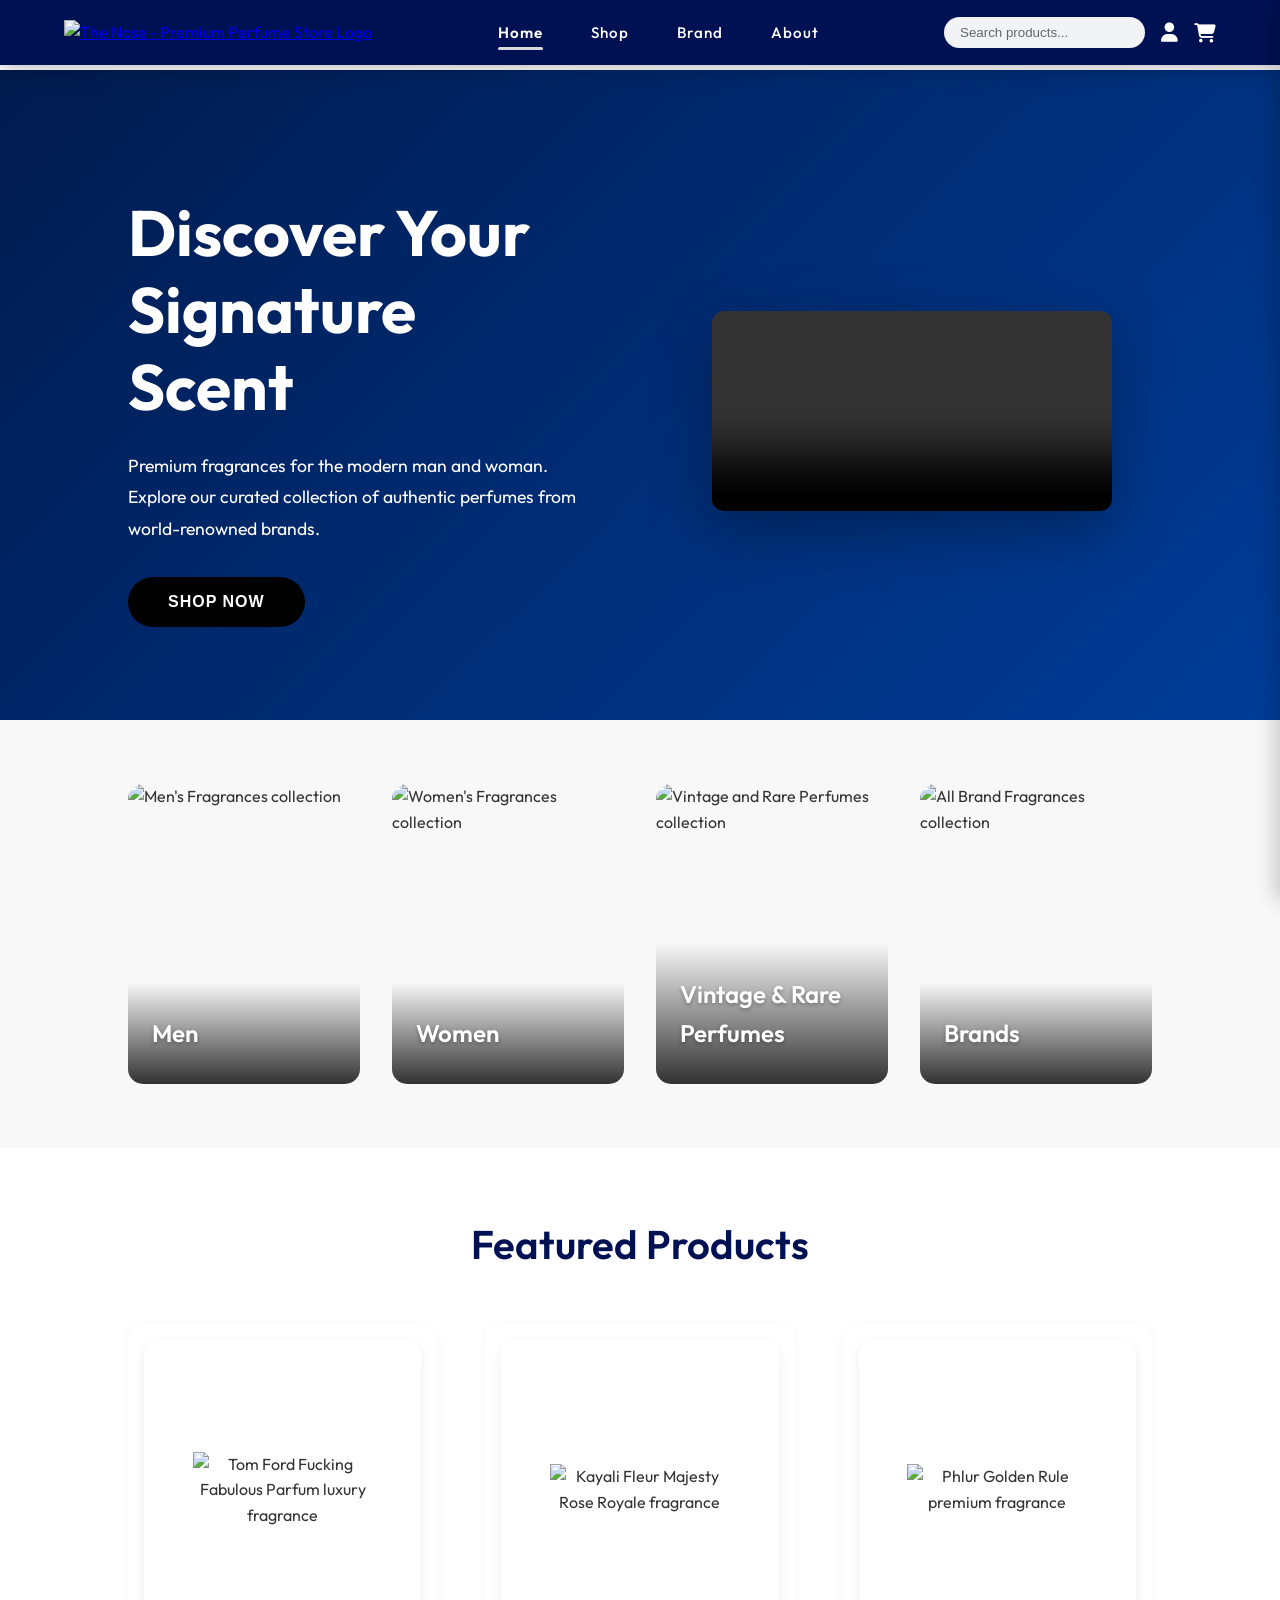
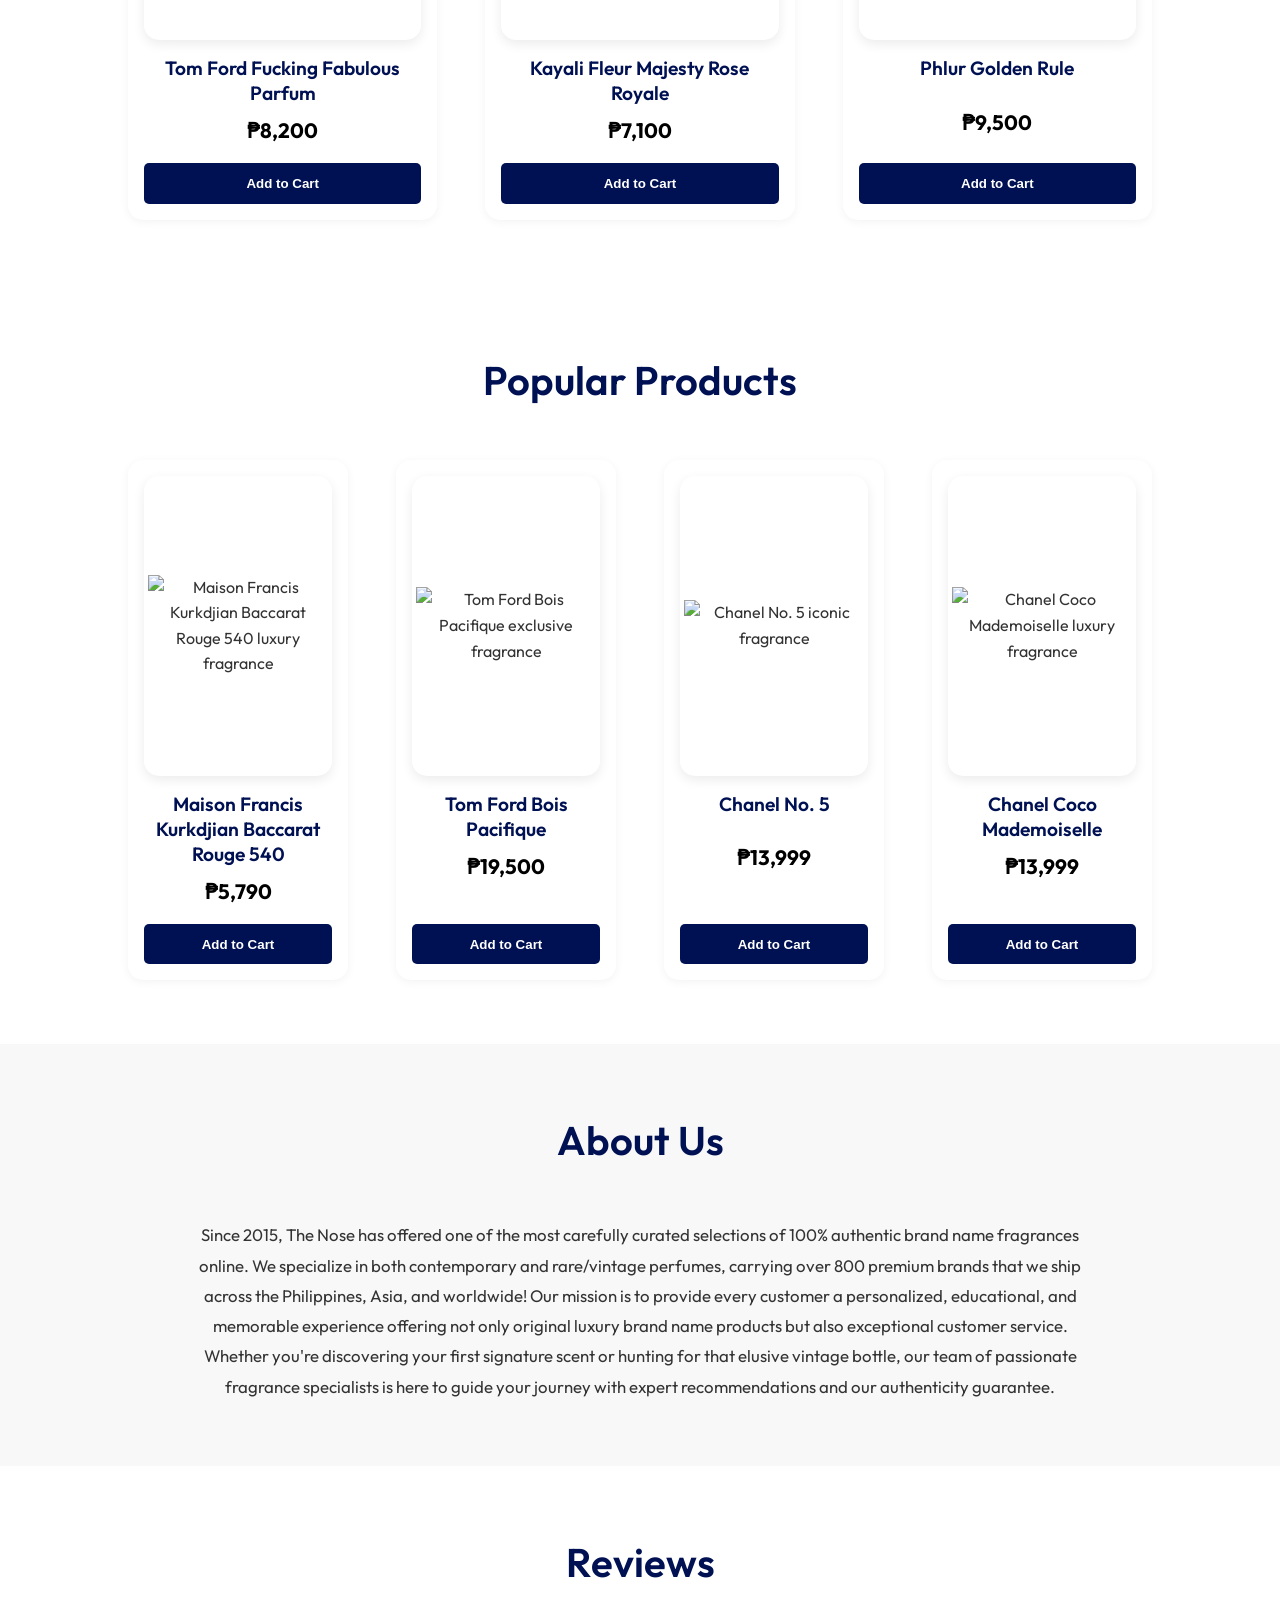
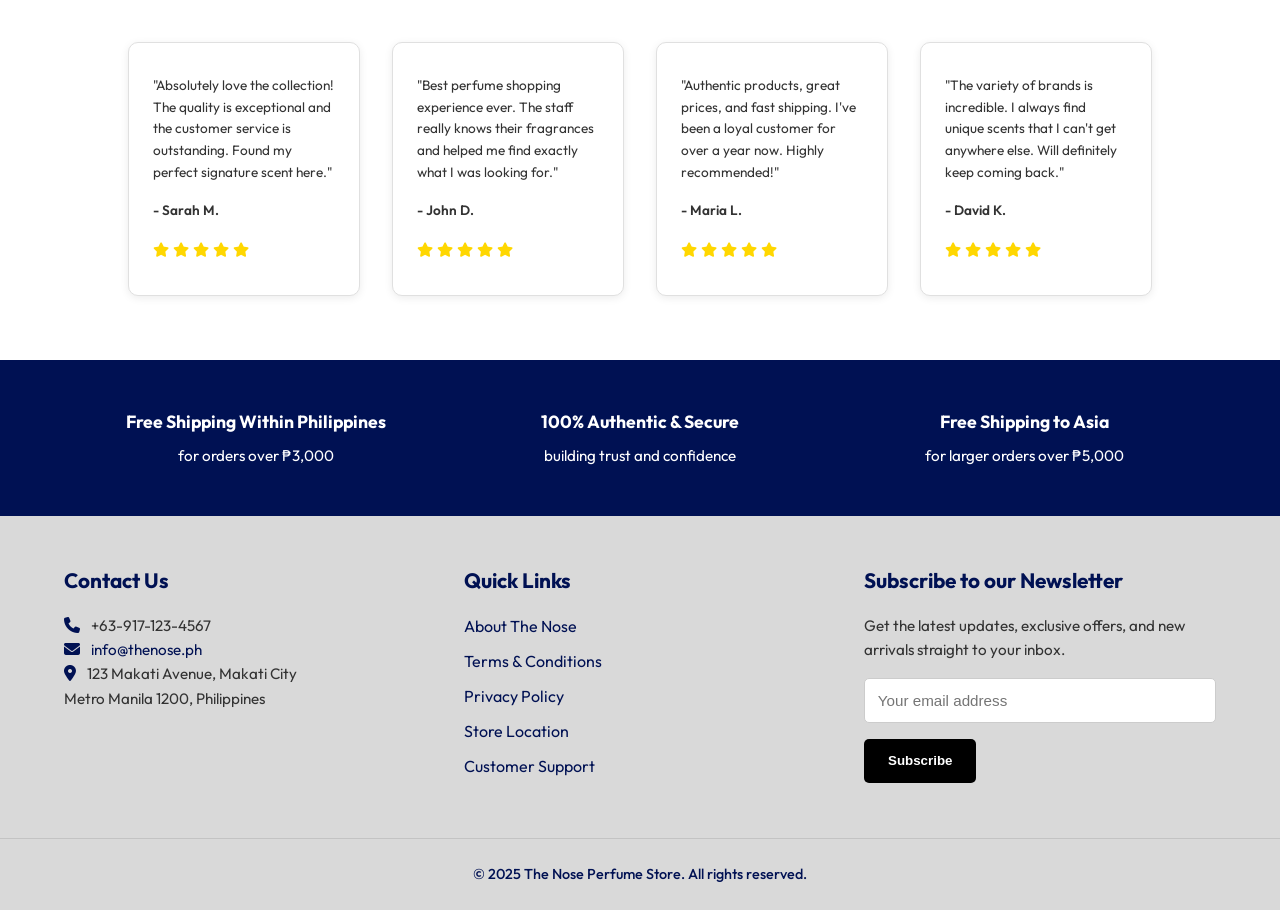
==== commit a586c4c1: "Update Index.html" ====
--- a/Index.html
+++ b/Index.html
@@ -13,14 +13,14 @@
         <div class="nav-container">
             <!-- Logo -->
             <div class="logo">
-                <a href="Index.html">
+                <a href="index.html">
                     <img src="image/Logo.png" alt="The Nose - Premium Perfume Store Logo" class="logo-image" style="height: 70px;">
                 </a>
             </div>
             
             <!-- Nav Links -->
             <ul class="nav-links">
-                <li><a href="Index.html" class="active" data-page="home">Home</a></li>  
+                <li><a href="index.html" class="active" data-page="home">Home</a></li>  
                 <li><a href="Shop.html" data-page="shop">Shop</a></li>
                 <li><a href="Brand.html" data-page="brand">Brand</a></li>
                 <li><a href="#about">About</a></li>
@@ -325,3 +325,4 @@
 </body>
 
 </html>
+
